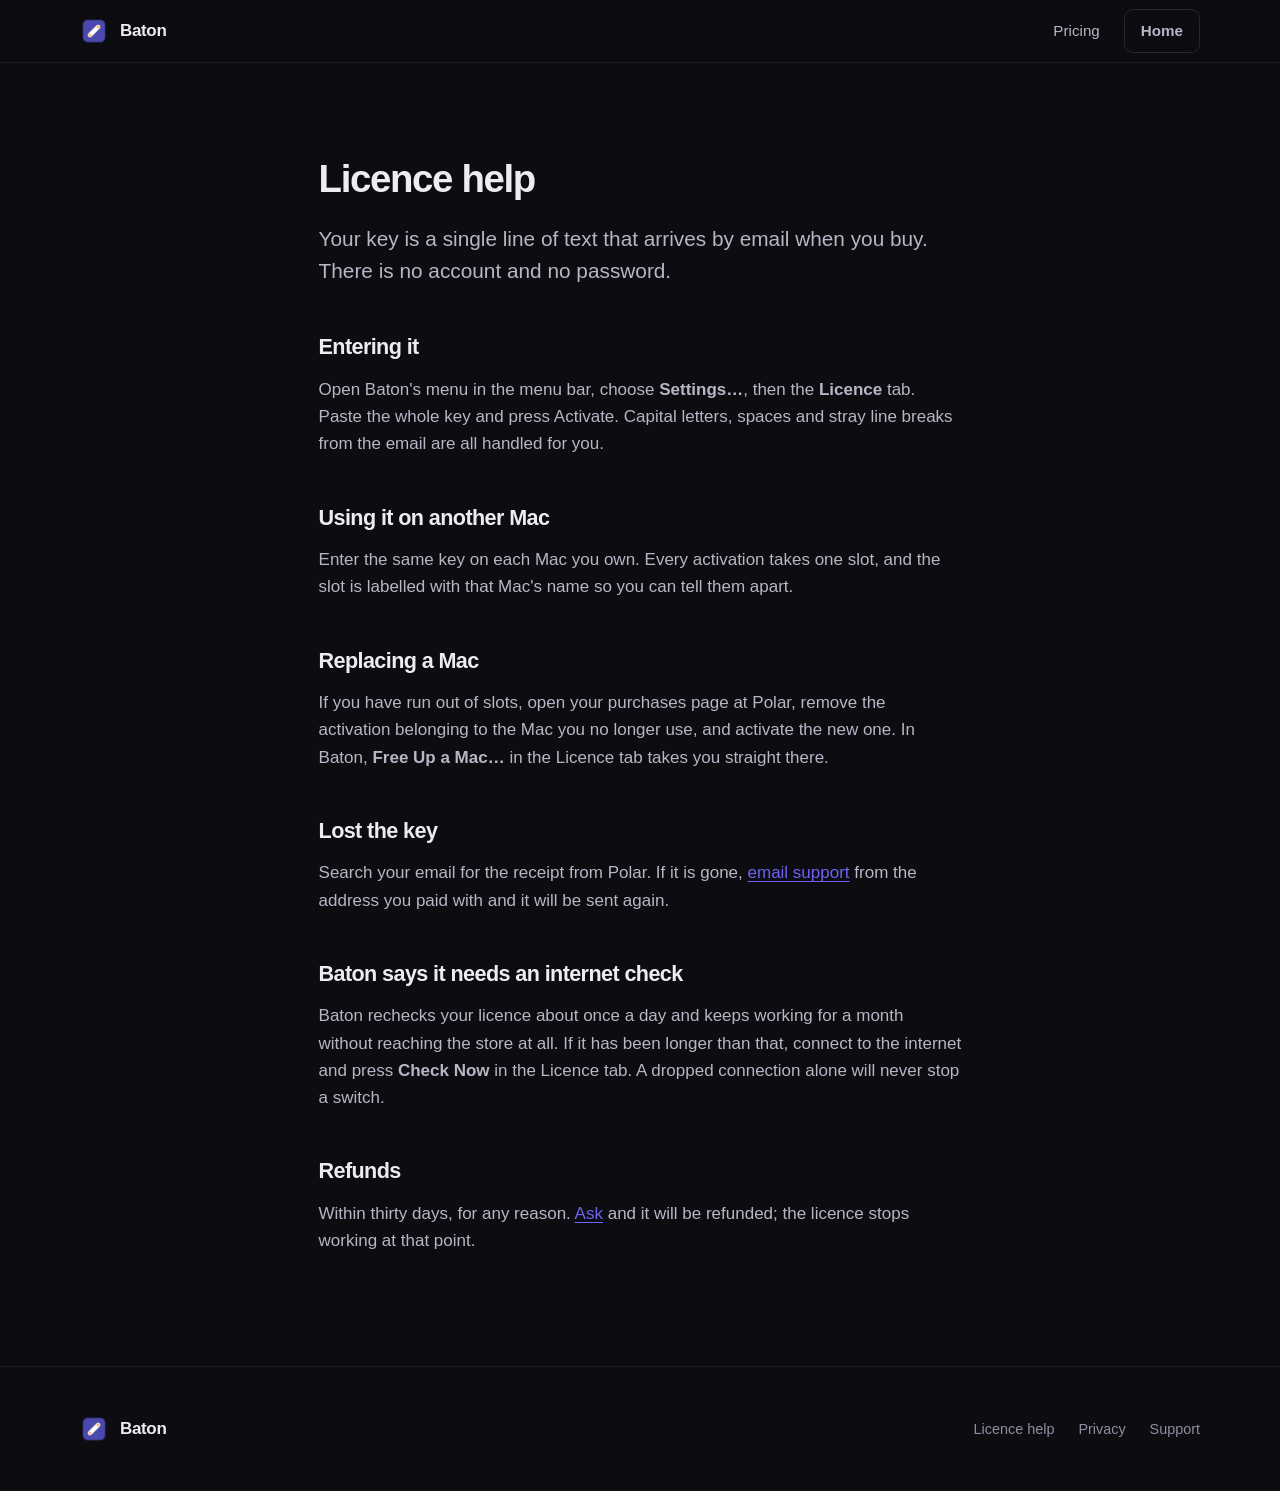
==== license/index.html @ d14b25ec "feat: Baton marketing site Static landing page, privacy, support and licence help. Dark neutral pale" ====
<!doctype html>
<html lang="en">
<head>
<meta charset="utf-8">
<meta name="viewport" content="width=device-width, initial-scale=1">
<title>Licence help — Baton</title>
<meta name="description" content="Finding, moving and recovering your Baton licence key.">
<link rel="icon" href="../assets/icon-256.png" type="image/png">
<link rel="stylesheet" href="../assets/site.css">
<meta name="theme-color" content="#0C0C11">
</head>
<body>
<header class="site-header">
  <div class="wrap">
    <a class="brand" href="../"><img src="../assets/icon-256.png" alt="">Baton</a>
    <nav class="nav"><a href="../#pricing">Pricing</a><a class="btn btn-ghost btn-sm" href="../">Home</a></nav>
  </div>
</header>
<main><section><div class="wrap prose">
<h1 style="font-size:2.4rem">Licence help</h1>
<p class="lede" style="margin-top:var(--s5)">Your key is a single line of text that arrives by email when you buy. There is no account and no password.</p>

<h2>Entering it</h2>
<p>Open Baton's menu in the menu bar, choose <strong>Settings…</strong>, then the <strong>Licence</strong> tab. Paste the whole key and press Activate. Capital letters, spaces and stray line breaks from the email are all handled for you.</p>

<h2>Using it on another Mac</h2>
<p>Enter the same key on each Mac you own. Every activation takes one slot, and the slot is labelled with that Mac's name so you can tell them apart.</p>

<h2>Replacing a Mac</h2>
<p>If you have run out of slots, open your purchases page at Polar, remove the activation belonging to the Mac you no longer use, and activate the new one. In Baton, <strong>Free Up a Mac…</strong> in the Licence tab takes you straight there.</p>

<h2>Lost the key</h2>
<p>Search your email for the receipt from Polar. If it is gone, <a href="../support/">email support</a> from the address you paid with and it will be sent again.</p>

<h2>Baton says it needs an internet check</h2>
<p>Baton rechecks your licence about once a day and keeps working for a month without reaching the store at all. If it has been longer than that, connect to the internet and press <strong>Check Now</strong> in the Licence tab. A dropped connection alone will never stop a switch.</p>

<h2>Refunds</h2>
<p>Within thirty days, for any reason. <a href="../support/">Ask</a> and it will be refunded; the licence stops working at that point.</p>
</div></section></main>
<footer class="site-footer">
  <div class="wrap foot-grid">
    <a class="brand" href="../"><img src="../assets/icon-256.png" alt="">Baton</a>
    <div class="foot-links">
      <a href="../license/">Licence help</a><a href="../privacy/">Privacy</a><a href="../support/">Support</a>
    </div>
  </div>
</footer>
</body>
</html>
---- assets/site.css ----
/* Baton — one stylesheet, one type scale, one spacing scale.
   Neutrals are a single cool-gray ramp; the indigo is the app icon's,
   lifted for contrast on dark. No gradients, no glows. */

:root {
  color-scheme: dark;

  /* Neutral ramp */
  --ink-900: #08080B;
  --ink-850: #0C0C11;
  --ink-800: #121218;
  --ink-750: #17171F;
  --ink-700: #1E1E28;
  --line:    #262633;
  --line-soft: #1C1C25;
  --mute:    #8E8EA3;
  --soft:    #B6B6C6;
  --text:    #ECECF2;

  /* Brand */
  --indigo:  #6E63F5;
  --indigo-press: #5E53E6;
  --amber:   #FF9E33;

  /* Space scale, 4px base */
  --s1: 4px;  --s2: 8px;  --s3: 12px; --s4: 16px; --s5: 24px;
  --s6: 32px; --s7: 48px; --s8: 64px; --s9: 96px; --s10: 140px;

  --radius: 12px;
  --radius-lg: 18px;
  --measure: 68ch;

  --shadow-float: 0 1px 2px rgba(0,0,0,.4), 0 12px 32px -8px rgba(0,0,0,.55);

  --font: ui-sans-serif, -apple-system, BlinkMacSystemFont, "SF Pro Text",
          "Inter", "Helvetica Neue", Arial, sans-serif;
  --mono: ui-monospace, "SF Mono", "JetBrains Mono", Menlo, monospace;
}

* { box-sizing: border-box; }

html { -webkit-text-size-adjust: 100%; scroll-behavior: smooth; }
@media (prefers-reduced-motion: reduce) { html { scroll-behavior: auto; } }

body {
  margin: 0;
  background: var(--ink-850);
  color: var(--text);
  font-family: var(--font);
  font-size: 17px;
  line-height: 1.6;
  -webkit-font-smoothing: antialiased;
}

/* ---------- Type scale: 5 sizes ---------- */
h1, h2, h3 { margin: 0; font-weight: 640; letter-spacing: -0.02em; }
h1 { font-size: clamp(2.6rem, 7vw, 4.6rem); line-height: 1.04; letter-spacing: -0.035em; }
h2 { font-size: clamp(1.7rem, 3.4vw, 2.5rem); line-height: 1.14; letter-spacing: -0.028em; }
h3 { font-size: 1.0625rem; line-height: 1.35; letter-spacing: -0.01em; }
p  { margin: 0; }

a { color: inherit; }

.lede   { font-size: clamp(1.05rem, 1.9vw, 1.3rem); color: var(--soft); max-width: 54ch; line-height: 1.55; }
.body   { color: var(--soft); max-width: var(--measure); }
.small  { font-size: .875rem; color: var(--mute); }
.eyebrow {
  font-size: .78rem; font-weight: 600; letter-spacing: .12em;
  text-transform: uppercase; color: var(--mute);
}

/* ---------- Layout ---------- */
.wrap { width: min(1120px, calc(100% - var(--s6))); margin-inline: auto; }
section { padding-block: var(--s9); }
.rule { border: 0; border-top: 1px solid var(--line-soft); margin: 0; }

/* ---------- Header ---------- */
.site-header {
  position: sticky; top: 0; z-index: 50;
  isolation: isolate;
  background: rgba(12,12,17,.82);
  backdrop-filter: saturate(150%) blur(14px);
  border-bottom: 1px solid var(--line-soft);
}
.site-header .wrap {
  display: flex; align-items: center; gap: var(--s5);
  height: 62px;
}
.brand { display: flex; align-items: center; gap: var(--s3); font-weight: 620; letter-spacing: -.02em; text-decoration: none; }
.brand img { width: 28px; height: 28px; border-radius: 7px; display: block; }
.nav { margin-left: auto; display: flex; align-items: center; gap: var(--s5); }
.nav a { color: var(--soft); text-decoration: none; font-size: .95rem; transition: color 140ms ease; }
.nav a:hover { color: var(--text); }
.nav a:focus-visible, .brand:focus-visible { outline: 2px solid var(--indigo); outline-offset: 4px; border-radius: 4px; }
@media (max-width: 720px) { .nav .hide-sm { display: none; } }

/* ---------- Buttons ---------- */
.btn {
  display: inline-flex; align-items: center; justify-content: center; gap: var(--s2);
  padding: 13px 22px; border-radius: 10px;
  font-size: 1rem; font-weight: 580; text-decoration: none;
  border: 1px solid transparent; cursor: pointer;
  transition: background-color 140ms ease, border-color 140ms ease, transform 140ms ease, color 140ms ease;
}
.btn-primary { background: var(--indigo); color: #fff; }
.btn-primary:hover { background: var(--indigo-press); }
.btn-primary:active { transform: translateY(1px); }
.btn-ghost { background: transparent; color: var(--text); border-color: var(--line); }
.btn-ghost:hover { border-color: #3A3A4A; background: var(--ink-750); }
.btn-ghost:active { transform: translateY(1px); }
.btn:focus-visible { outline: 2px solid var(--indigo); outline-offset: 3px; }
.btn-sm { padding: 9px 16px; font-size: .92rem; border-radius: 9px; }

/* ---------- Hero ---------- */
.hero { padding-block: var(--s9) var(--s8); }
.hero-grid { display: grid; gap: var(--s8); grid-template-columns: 1fr; align-items: center; }
@media (min-width: 940px) { .hero-grid { grid-template-columns: 1.02fr .98fr; gap: var(--s7); } }
.hero h1 { margin-top: var(--s4); }
.hero h1 .accent { color: var(--indigo); }
.hero .lede { margin-top: var(--s5); }
.cta-row { display: flex; flex-wrap: wrap; gap: var(--s3); margin-top: var(--s6); }
.meta-row { margin-top: var(--s4); display: flex; flex-wrap: wrap; gap: var(--s2) var(--s4); }
.meta-row span { font-size: .875rem; color: var(--mute); }

/* ---------- Handoff demo ---------- */
.demo {
  position: relative; isolation: isolate;
  background: var(--ink-800);
  border: 1px solid var(--line);
  border-radius: var(--radius-lg);
  padding: var(--s6) var(--s5) var(--s5);
}
.demo-label { position: absolute; top: var(--s4); left: var(--s5); }
.demo-stage {
  display: grid; grid-template-columns: 1fr 1fr; gap: var(--s5);
  margin-top: var(--s6); position: relative;
}
.mac {
  border: 1px solid var(--line); border-radius: var(--radius);
  background: var(--ink-750); padding: var(--s4);
  display: flex; flex-direction: column; gap: var(--s3);
  min-height: 128px;
  transition: border-color 320ms ease, background-color 320ms ease;
}
.mac.is-active { border-color: var(--indigo); background: var(--ink-700); }
.mac-screen {
  height: 54px; border-radius: 7px; border: 1px solid var(--line);
  background: var(--ink-850);
  display: flex; align-items: center; justify-content: center;
}
.mac-name { font-size: .92rem; font-weight: 560; }
.mac-state { font-size: .8rem; color: var(--mute); transition: color 320ms ease; }
.mac.is-active .mac-state { color: var(--amber); }

.demo-track { position: relative; height: 40px; margin-top: var(--s3); }
.chip {
  position: absolute; top: 0; left: 0;
  width: calc(50% - 12px);
  display: flex; align-items: center; justify-content: center; gap: var(--s2);
  padding: 9px 12px; border-radius: 9px;
  background: var(--ink-900); border: 1px solid var(--indigo);
  font-size: .86rem; font-weight: 560; white-space: nowrap;
  box-shadow: var(--shadow-float);
  z-index: 2;
  transition: transform 620ms cubic-bezier(.32,.72,.28,1);
}
.chip.is-right { transform: translateX(calc(100% + 24px)); }
.chip svg { flex: none; }

.demo-caption {
  margin-top: var(--s5); padding-top: var(--s4);
  border-top: 1px solid var(--line-soft);
  display: flex; align-items: center; justify-content: space-between; gap: var(--s4);
}
.demo-btn {
  background: var(--ink-700); border: 1px solid var(--line); color: var(--text);
  border-radius: 8px; padding: 7px 13px; font: inherit; font-size: .86rem; font-weight: 560;
  cursor: pointer;
  transition: background-color 140ms ease, border-color 140ms ease;
}
.demo-btn:hover { background: var(--ink-750); border-color: #3A3A4A; }
.demo-btn:focus-visible { outline: 2px solid var(--indigo); outline-offset: 3px; }

/* ---------- Menu mock ---------- */
.menu-mock {
  width: 100%; max-width: 320px;
  background: var(--ink-800); border: 1px solid var(--line);
  border-radius: 11px; box-shadow: var(--shadow-float);
  padding: var(--s2); font-size: .875rem;
  isolation: isolate;
}
.menu-mock .row { display: flex; align-items: center; gap: var(--s2); padding: 6px 9px; border-radius: 6px; }
.menu-mock .row.head { color: var(--mute); font-size: .78rem; padding-bottom: var(--s1); }
.menu-mock .row.sel { background: var(--indigo); color: #fff; }
.menu-mock .row .tick { width: 13px; color: var(--amber); }
.menu-mock .row.sel .tick { color: #fff; }
.menu-mock .sep { height: 1px; background: var(--line); margin: var(--s2) 6px; }
.menu-mock .grow { margin-left: auto; color: var(--mute); font-size: .78rem; }
.menu-mock .row.sel .grow { color: rgba(255,255,255,.75); }

/* ---------- Generic grids ---------- */
.grid { display: grid; gap: var(--s5); }
.grid-3 { grid-template-columns: repeat(auto-fit, minmax(258px, 1fr)); }
/* Cap at three so six cards read as two even rows, not four-then-two. */
@media (min-width: 1000px) { .grid-3 { grid-template-columns: repeat(3, 1fr); } }
.grid-2 { grid-template-columns: repeat(auto-fit, minmax(320px, 1fr)); }

.card {
  border: 1px solid var(--line); border-radius: var(--radius);
  background: var(--ink-800); padding: var(--s5);
}
.card h3 { margin-bottom: var(--s2); }
.card p { color: var(--soft); font-size: .95rem; }
.card .ico {
  width: 34px; height: 34px; border-radius: 9px;
  background: var(--ink-700); border: 1px solid var(--line);
  display: grid; place-items: center; margin-bottom: var(--s4);
  color: var(--indigo);
}

/* ---------- Steps ---------- */
.steps { counter-reset: step; display: grid; gap: var(--s5); }
@media (min-width: 860px) { .steps { grid-template-columns: repeat(3, 1fr); gap: var(--s6); } }
.step { padding-top: var(--s4); border-top: 2px solid var(--line); }
.step::before {
  counter-increment: step; content: counter(step);
  display: block; font-size: .8rem; font-weight: 640; color: var(--indigo);
  margin-bottom: var(--s3); font-variant-numeric: tabular-nums;
}
.step h3 { margin-bottom: var(--s2); }
.step p { color: var(--soft); font-size: .95rem; }

/* ---------- Pricing ---------- */
.price-card {
  border: 1px solid var(--line); border-radius: var(--radius-lg);
  background: var(--ink-800); padding: var(--s7);
  max-width: 460px;
}
.price-tag { display: flex; align-items: baseline; gap: var(--s3); margin-block: var(--s4) var(--s2); }
.price-tag .amount { font-size: 3.4rem; font-weight: 660; letter-spacing: -.04em; line-height: 1; }
.price-tag .per { color: var(--mute); font-size: .95rem; }
.ticks { list-style: none; margin: var(--s5) 0 var(--s6); padding: 0; display: grid; gap: var(--s3); }
.ticks li { display: flex; gap: var(--s3); align-items: flex-start; color: var(--soft); font-size: .95rem; }
.ticks svg { flex: none; margin-top: 4px; color: var(--indigo); }

/* ---------- FAQ ---------- */
.faq { display: grid; gap: 0; max-width: 820px; }
.faq details { border-bottom: 1px solid var(--line-soft); }
.faq summary {
  cursor: pointer; list-style: none; padding: var(--s5) 0;
  font-weight: 580; display: flex; align-items: center; gap: var(--s4);
  transition: color 140ms ease;
}
.faq summary::-webkit-details-marker { display: none; }
.faq summary:hover { color: #fff; }
.faq summary:focus-visible { outline: 2px solid var(--indigo); outline-offset: 3px; border-radius: 6px; }
.faq summary .plus { margin-left: auto; color: var(--mute); flex: none; transition: transform 180ms ease; }
.faq details[open] summary .plus { transform: rotate(45deg); }
.faq .answer { color: var(--soft); padding-bottom: var(--s5); max-width: var(--measure); font-size: .96rem; }

/* ---------- Closing band ---------- */
.closer {
  border: 1px solid var(--line); border-radius: var(--radius-lg);
  background: var(--ink-800); padding: var(--s7);
  display: flex; flex-wrap: wrap; align-items: center; gap: var(--s5);
}
.closer h2 { font-size: clamp(1.5rem, 2.6vw, 2rem); }
.closer .closer-cta { margin-left: auto; display: flex; flex-wrap: wrap; gap: var(--s3); }
@media (max-width: 720px) { .closer .closer-cta { margin-left: 0; width: 100%; } }

/* ---------- Footer ---------- */
.site-footer { border-top: 1px solid var(--line-soft); padding-block: var(--s7); }
.foot-grid { display: flex; flex-wrap: wrap; gap: var(--s5); align-items: center; }
.foot-links { margin-left: auto; display: flex; flex-wrap: wrap; gap: var(--s5); }
.foot-links a { color: var(--mute); text-decoration: none; font-size: .9rem; transition: color 140ms ease; }
.foot-links a:hover { color: var(--text); }
.foot-links a:focus-visible { outline: 2px solid var(--indigo); outline-offset: 3px; border-radius: 4px; }

/* ---------- Sub pages ---------- */
.prose { max-width: var(--measure); }
.prose h2 { margin-top: var(--s7); margin-bottom: var(--s4); font-size: 1.35rem; }
.prose p, .prose li { color: var(--soft); }
.prose p { margin-bottom: var(--s4); }
.prose ul { padding-left: var(--s5); margin-bottom: var(--s4); display: grid; gap: var(--s2); }
.prose code { font-family: var(--mono); font-size: .9em; background: var(--ink-700); padding: 2px 6px; border-radius: 5px; }
.prose a { color: var(--indigo); text-underline-offset: 3px; }

@media (prefers-reduced-motion: reduce) {
  * { animation-duration: .001ms !important; animation-iteration-count: 1 !important; transition-duration: .001ms !important; }
}
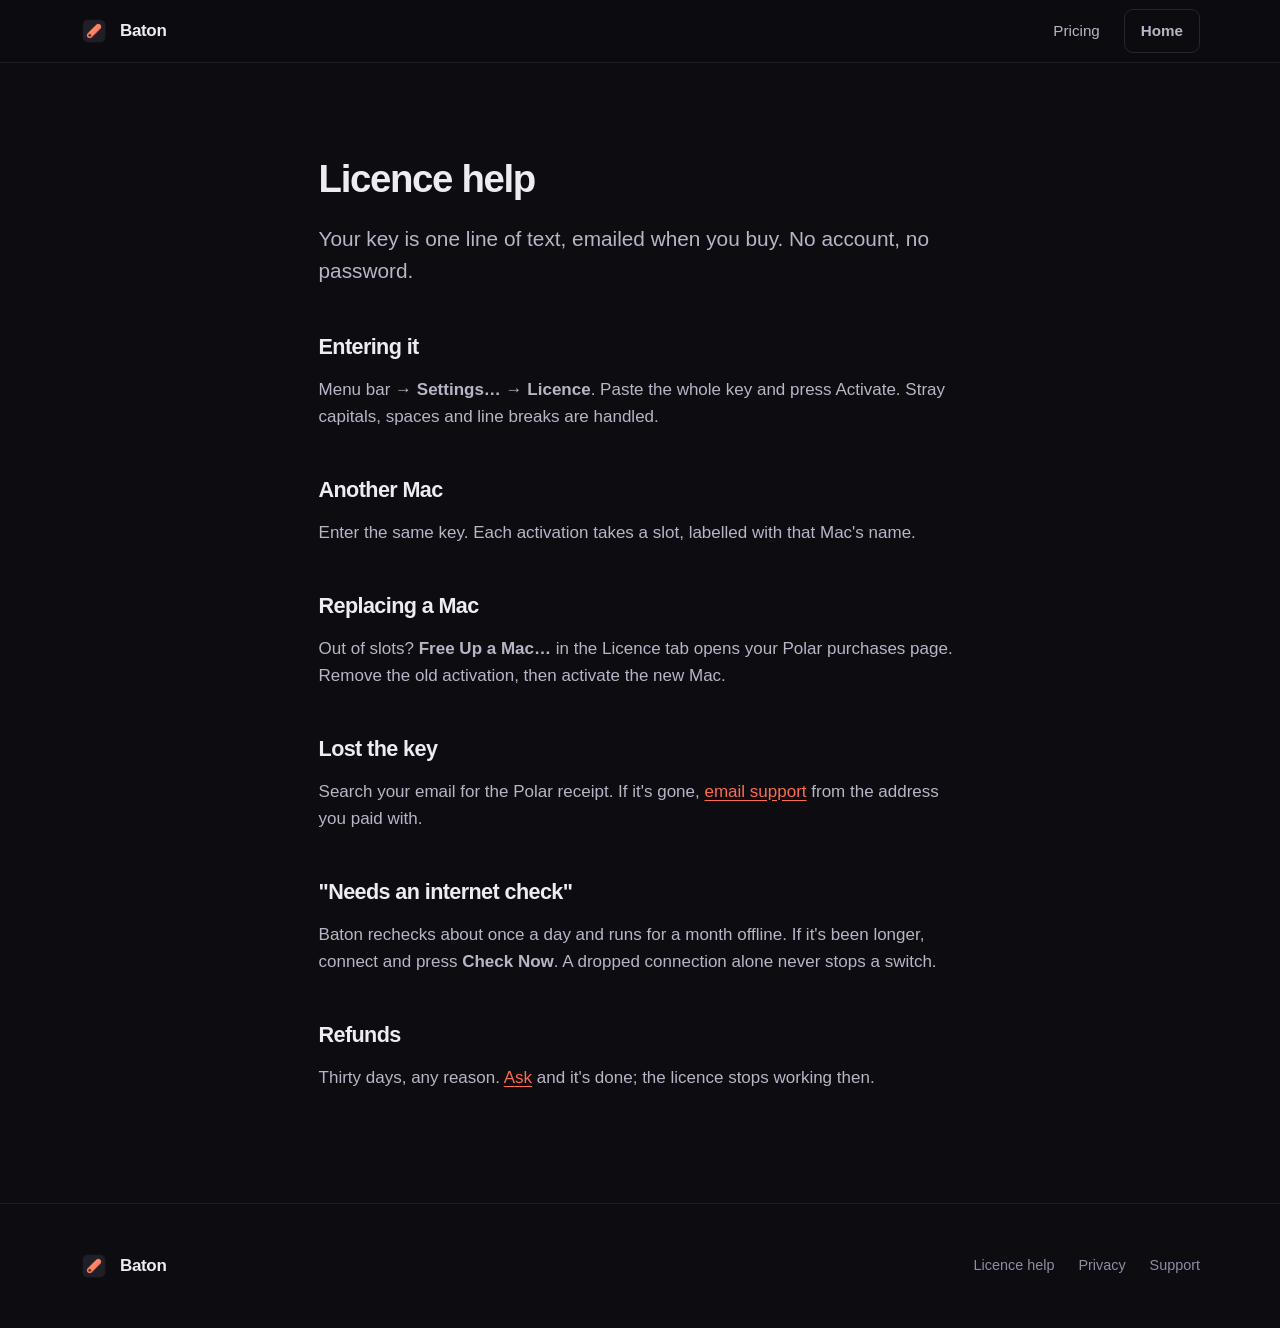
==== commit 6898b0b2: "design: coral palette, new icon, and much tighter copy Page word count down about a third. Sub-pages" ====
--- a/license/index.html
+++ b/license/index.html
@@ -18,25 +18,25 @@
 </header>
 <main><section><div class="wrap prose">
 <h1 style="font-size:2.4rem">Licence help</h1>
-<p class="lede" style="margin-top:var(--s5)">Your key is a single line of text that arrives by email when you buy. There is no account and no password.</p>
+<p class="lede" style="margin-top:var(--s5)">Your key is one line of text, emailed when you buy. No account, no password.</p>
 
 <h2>Entering it</h2>
-<p>Open Baton's menu in the menu bar, choose <strong>Settings…</strong>, then the <strong>Licence</strong> tab. Paste the whole key and press Activate. Capital letters, spaces and stray line breaks from the email are all handled for you.</p>
+<p>Menu bar → <strong>Settings…</strong> → <strong>Licence</strong>. Paste the whole key and press Activate. Stray capitals, spaces and line breaks are handled.</p>
 
-<h2>Using it on another Mac</h2>
-<p>Enter the same key on each Mac you own. Every activation takes one slot, and the slot is labelled with that Mac's name so you can tell them apart.</p>
+<h2>Another Mac</h2>
+<p>Enter the same key. Each activation takes a slot, labelled with that Mac's name.</p>
 
 <h2>Replacing a Mac</h2>
-<p>If you have run out of slots, open your purchases page at Polar, remove the activation belonging to the Mac you no longer use, and activate the new one. In Baton, <strong>Free Up a Mac…</strong> in the Licence tab takes you straight there.</p>
+<p>Out of slots? <strong>Free Up a Mac…</strong> in the Licence tab opens your Polar purchases page. Remove the old activation, then activate the new Mac.</p>
 
 <h2>Lost the key</h2>
-<p>Search your email for the receipt from Polar. If it is gone, <a href="../support/">email support</a> from the address you paid with and it will be sent again.</p>
+<p>Search your email for the Polar receipt. If it's gone, <a href="../support/">email support</a> from the address you paid with.</p>
 
-<h2>Baton says it needs an internet check</h2>
-<p>Baton rechecks your licence about once a day and keeps working for a month without reaching the store at all. If it has been longer than that, connect to the internet and press <strong>Check Now</strong> in the Licence tab. A dropped connection alone will never stop a switch.</p>
+<h2>"Needs an internet check"</h2>
+<p>Baton rechecks about once a day and runs for a month offline. If it's been longer, connect and press <strong>Check Now</strong>. A dropped connection alone never stops a switch.</p>
 
 <h2>Refunds</h2>
-<p>Within thirty days, for any reason. <a href="../support/">Ask</a> and it will be refunded; the licence stops working at that point.</p>
+<p>Thirty days, any reason. <a href="../support/">Ask</a> and it's done; the licence stops working then.</p>
 </div></section></main>
 <footer class="site-footer">
   <div class="wrap foot-grid">
--- a/assets/site.css
+++ b/assets/site.css
@@ -1,5 +1,5 @@
 /* Baton — one stylesheet, one type scale, one spacing scale.
-   Neutrals are a single cool-gray ramp; the indigo is the app icon's,
+   Neutrals are a single cool-gray ramp; the coral is the app icon's,
    lifted for contrast on dark. No gradients, no glows. */
 
 :root {
@@ -17,10 +17,11 @@
   --soft:    #B6B6C6;
   --text:    #ECECF2;
 
-  /* Brand */
-  --indigo:  #6E63F5;
-  --indigo-press: #5E53E6;
-  --amber:   #FF9E33;
+  /* Brand — the coral of the app icon */
+  --coral:      #FF6A51;
+  --coral-hi:   #FF8A75;
+  --coral-press:#F0553B;
+  --coral-ink:  #22100C;
 
   /* Space scale, 4px base */
   --s1: 4px;  --s2: 8px;  --s3: 12px; --s4: 16px; --s5: 24px;
@@ -91,7 +92,7 @@
 .nav { margin-left: auto; display: flex; align-items: center; gap: var(--s5); }
 .nav a { color: var(--soft); text-decoration: none; font-size: .95rem; transition: color 140ms ease; }
 .nav a:hover { color: var(--text); }
-.nav a:focus-visible, .brand:focus-visible { outline: 2px solid var(--indigo); outline-offset: 4px; border-radius: 4px; }
+.nav a:focus-visible, .brand:focus-visible { outline: 2px solid var(--coral); outline-offset: 4px; border-radius: 4px; }
 @media (max-width: 720px) { .nav .hide-sm { display: none; } }
 
 /* ---------- Buttons ---------- */
@@ -102,13 +103,13 @@
   border: 1px solid transparent; cursor: pointer;
   transition: background-color 140ms ease, border-color 140ms ease, transform 140ms ease, color 140ms ease;
 }
-.btn-primary { background: var(--indigo); color: #fff; }
-.btn-primary:hover { background: var(--indigo-press); }
+.btn-primary { background: var(--coral); color: var(--coral-ink); }
+.btn-primary:hover { background: var(--coral-hi); }
 .btn-primary:active { transform: translateY(1px); }
 .btn-ghost { background: transparent; color: var(--text); border-color: var(--line); }
 .btn-ghost:hover { border-color: #3A3A4A; background: var(--ink-750); }
 .btn-ghost:active { transform: translateY(1px); }
-.btn:focus-visible { outline: 2px solid var(--indigo); outline-offset: 3px; }
+.btn:focus-visible { outline: 2px solid var(--coral); outline-offset: 3px; }
 .btn-sm { padding: 9px 16px; font-size: .92rem; border-radius: 9px; }
 
 /* ---------- Hero ---------- */
@@ -116,7 +117,7 @@
 .hero-grid { display: grid; gap: var(--s8); grid-template-columns: 1fr; align-items: center; }
 @media (min-width: 940px) { .hero-grid { grid-template-columns: 1.02fr .98fr; gap: var(--s7); } }
 .hero h1 { margin-top: var(--s4); }
-.hero h1 .accent { color: var(--indigo); }
+.hero h1 .accent { color: var(--coral); }
 .hero .lede { margin-top: var(--s5); }
 .cta-row { display: flex; flex-wrap: wrap; gap: var(--s3); margin-top: var(--s6); }
 .meta-row { margin-top: var(--s4); display: flex; flex-wrap: wrap; gap: var(--s2) var(--s4); }
@@ -142,7 +143,7 @@
   min-height: 128px;
   transition: border-color 320ms ease, background-color 320ms ease;
 }
-.mac.is-active { border-color: var(--indigo); background: var(--ink-700); }
+.mac.is-active { border-color: var(--coral); background: var(--ink-700); }
 .mac-screen {
   height: 54px; border-radius: 7px; border: 1px solid var(--line);
   background: var(--ink-850);
@@ -150,7 +151,7 @@
 }
 .mac-name { font-size: .92rem; font-weight: 560; }
 .mac-state { font-size: .8rem; color: var(--mute); transition: color 320ms ease; }
-.mac.is-active .mac-state { color: var(--amber); }
+.mac.is-active .mac-state { color: var(--coral-hi); }
 
 .demo-track { position: relative; height: 40px; margin-top: var(--s3); }
 .chip {
@@ -158,7 +159,7 @@
   width: calc(50% - 12px);
   display: flex; align-items: center; justify-content: center; gap: var(--s2);
   padding: 9px 12px; border-radius: 9px;
-  background: var(--ink-900); border: 1px solid var(--indigo);
+  background: var(--ink-900); border: 1px solid var(--coral);
   font-size: .86rem; font-weight: 560; white-space: nowrap;
   box-shadow: var(--shadow-float);
   z-index: 2;
@@ -179,7 +180,7 @@
   transition: background-color 140ms ease, border-color 140ms ease;
 }
 .demo-btn:hover { background: var(--ink-750); border-color: #3A3A4A; }
-.demo-btn:focus-visible { outline: 2px solid var(--indigo); outline-offset: 3px; }
+.demo-btn:focus-visible { outline: 2px solid var(--coral); outline-offset: 3px; }
 
 /* ---------- Menu mock ---------- */
 .menu-mock {
@@ -191,12 +192,12 @@
 }
 .menu-mock .row { display: flex; align-items: center; gap: var(--s2); padding: 6px 9px; border-radius: 6px; }
 .menu-mock .row.head { color: var(--mute); font-size: .78rem; padding-bottom: var(--s1); }
-.menu-mock .row.sel { background: var(--indigo); color: #fff; }
-.menu-mock .row .tick { width: 13px; color: var(--amber); }
-.menu-mock .row.sel .tick { color: #fff; }
+.menu-mock .row.sel { background: var(--coral); color: var(--coral-ink); }
+.menu-mock .row .tick { width: 13px; color: var(--coral-hi); }
+.menu-mock .row.sel .tick { color: var(--coral-ink); }
 .menu-mock .sep { height: 1px; background: var(--line); margin: var(--s2) 6px; }
 .menu-mock .grow { margin-left: auto; color: var(--mute); font-size: .78rem; }
-.menu-mock .row.sel .grow { color: rgba(255,255,255,.75); }
+.menu-mock .row.sel .grow { color: rgba(34,16,12,.7); }
 
 /* ---------- Generic grids ---------- */
 .grid { display: grid; gap: var(--s5); }
@@ -215,7 +216,7 @@
   width: 34px; height: 34px; border-radius: 9px;
   background: var(--ink-700); border: 1px solid var(--line);
   display: grid; place-items: center; margin-bottom: var(--s4);
-  color: var(--indigo);
+  color: var(--coral);
 }
 
 /* ---------- Steps ---------- */
@@ -224,7 +225,7 @@
 .step { padding-top: var(--s4); border-top: 2px solid var(--line); }
 .step::before {
   counter-increment: step; content: counter(step);
-  display: block; font-size: .8rem; font-weight: 640; color: var(--indigo);
+  display: block; font-size: .8rem; font-weight: 640; color: var(--coral);
   margin-bottom: var(--s3); font-variant-numeric: tabular-nums;
 }
 .step h3 { margin-bottom: var(--s2); }
@@ -241,7 +242,7 @@
 .price-tag .per { color: var(--mute); font-size: .95rem; }
 .ticks { list-style: none; margin: var(--s5) 0 var(--s6); padding: 0; display: grid; gap: var(--s3); }
 .ticks li { display: flex; gap: var(--s3); align-items: flex-start; color: var(--soft); font-size: .95rem; }
-.ticks svg { flex: none; margin-top: 4px; color: var(--indigo); }
+.ticks svg { flex: none; margin-top: 4px; color: var(--coral); }
 
 /* ---------- FAQ ---------- */
 .faq { display: grid; gap: 0; max-width: 820px; }
@@ -253,7 +254,7 @@
 }
 .faq summary::-webkit-details-marker { display: none; }
 .faq summary:hover { color: #fff; }
-.faq summary:focus-visible { outline: 2px solid var(--indigo); outline-offset: 3px; border-radius: 6px; }
+.faq summary:focus-visible { outline: 2px solid var(--coral); outline-offset: 3px; border-radius: 6px; }
 .faq summary .plus { margin-left: auto; color: var(--mute); flex: none; transition: transform 180ms ease; }
 .faq details[open] summary .plus { transform: rotate(45deg); }
 .faq .answer { color: var(--soft); padding-bottom: var(--s5); max-width: var(--measure); font-size: .96rem; }
@@ -274,7 +275,7 @@
 .foot-links { margin-left: auto; display: flex; flex-wrap: wrap; gap: var(--s5); }
 .foot-links a { color: var(--mute); text-decoration: none; font-size: .9rem; transition: color 140ms ease; }
 .foot-links a:hover { color: var(--text); }
-.foot-links a:focus-visible { outline: 2px solid var(--indigo); outline-offset: 3px; border-radius: 4px; }
+.foot-links a:focus-visible { outline: 2px solid var(--coral); outline-offset: 3px; border-radius: 4px; }
 
 /* ---------- Sub pages ---------- */
 .prose { max-width: var(--measure); }
@@ -283,7 +284,7 @@
 .prose p { margin-bottom: var(--s4); }
 .prose ul { padding-left: var(--s5); margin-bottom: var(--s4); display: grid; gap: var(--s2); }
 .prose code { font-family: var(--mono); font-size: .9em; background: var(--ink-700); padding: 2px 6px; border-radius: 5px; }
-.prose a { color: var(--indigo); text-underline-offset: 3px; }
+.prose a { color: var(--coral); text-underline-offset: 3px; }
 
 @media (prefers-reduced-motion: reduce) {
   * { animation-duration: .001ms !important; animation-iteration-count: 1 !important; transition-duration: .001ms !important; }
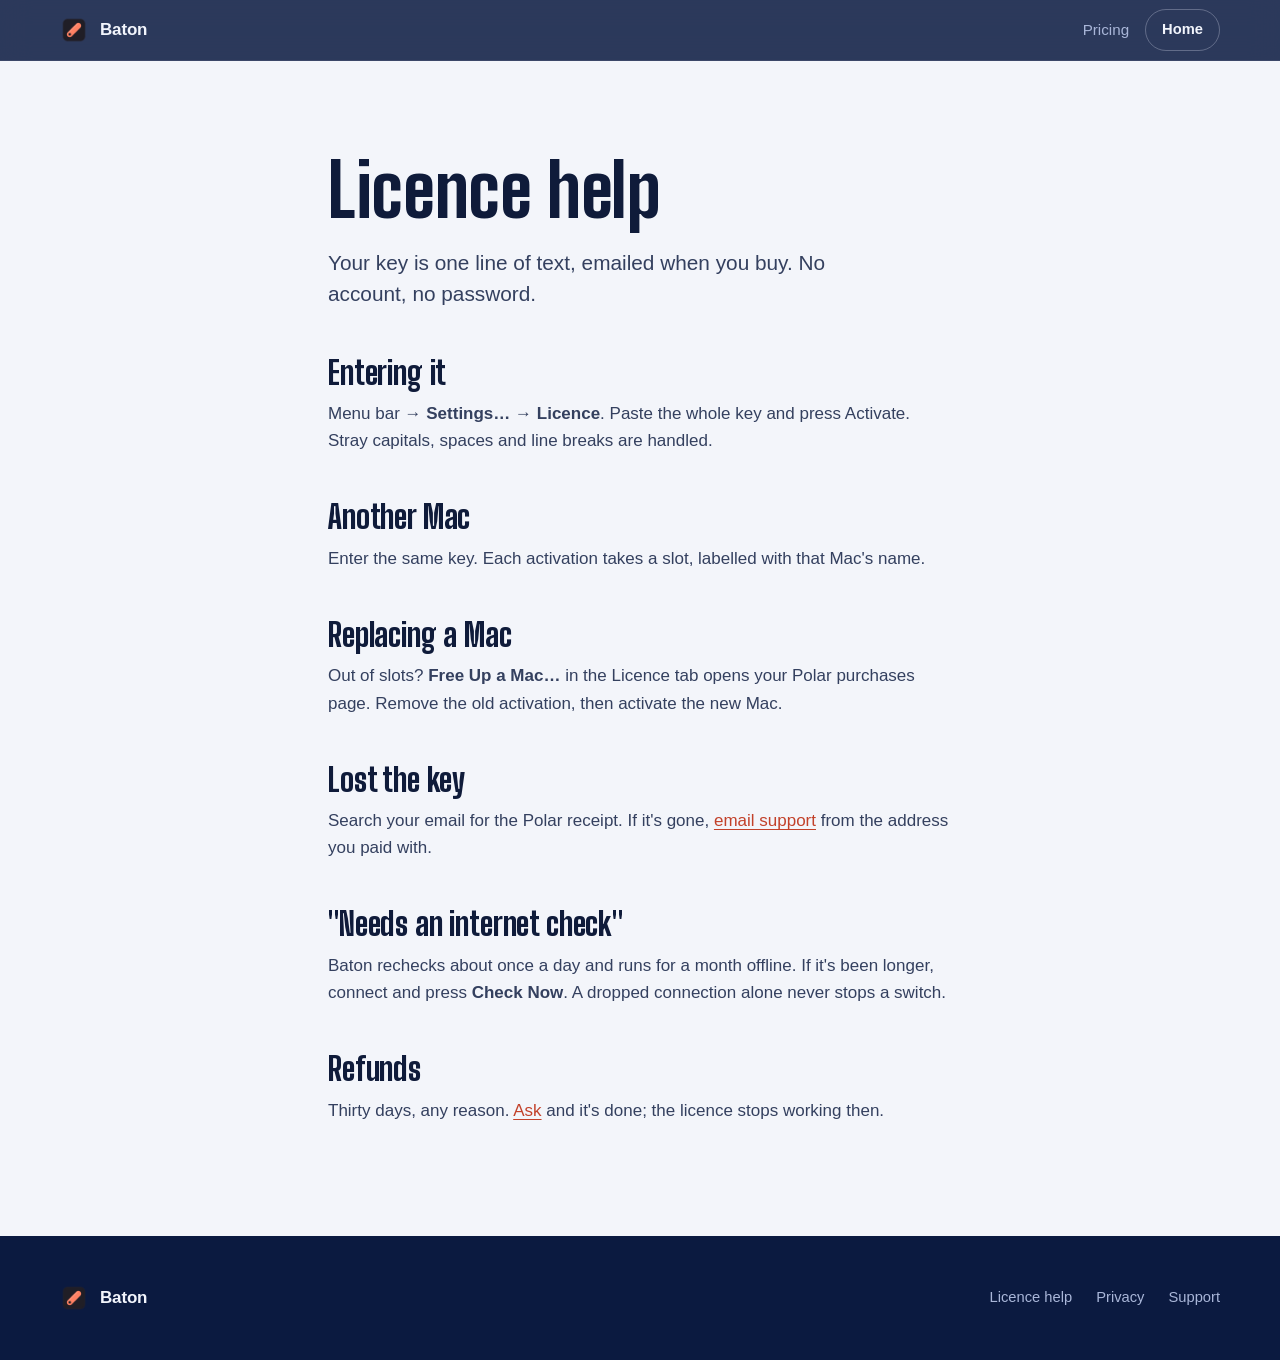
==== commit db203489: "design: the relay track — demo in the hero, stadium type, coral for the baton Baton is named after a" ====
--- a/license/index.html
+++ b/license/index.html
@@ -6,8 +6,8 @@
 <title>Licence help — Baton</title>
 <meta name="description" content="Finding, moving and recovering your Baton licence key.">
 <link rel="icon" href="../assets/icon-256.png" type="image/png">
-<link rel="stylesheet" href="../assets/site.css">
-<meta name="theme-color" content="#0C0C11">
+<link rel="stylesheet" href="../assets/site.css?v=3">
+<meta name="theme-color" content="#11275A">
 </head>
 <body>
 <header class="site-header">
--- a/assets/site.css
+++ b/assets/site.css
@@ -1,291 +1,363 @@
-/* Baton — one stylesheet, one type scale, one spacing scale.
-   Neutrals are a single cool-gray ramp; the coral is the app icon's,
-   lifted for contrast on dark. No gradients, no glows. */
+/* Baton — the relay track.
+   The app is named after a relay baton, so the page is a running track:
+   deep track blue with painted lane lines where the handover happens, and
+   the coral of the app icon reserved for the baton itself (the keyboard on
+   its way, the button that starts it). Everything between the two track
+   bands is quiet chalk-white (or deep night blue in dark mode).
+   One display face (Big Shoulders, stadium signage), the Mac's own system
+   face for reading. One 4px spacing scale. */
+
+@font-face {
+  font-family: "Big Shoulders Display";
+  src: url("fonts/big-shoulders-display.woff2") format("woff2");
+  font-weight: 500 900;
+  font-display: swap;
+}
 
 :root {
-  color-scheme: dark;
-
-  /* Neutral ramp */
-  --ink-900: #08080B;
-  --ink-850: #0C0C11;
-  --ink-800: #121218;
-  --ink-750: #17171F;
-  --ink-700: #1E1E28;
-  --line:    #262633;
-  --line-soft: #1C1C25;
-  --mute:    #8E8EA3;
-  --soft:    #B6B6C6;
-  --text:    #ECECF2;
-
-  /* Brand — the coral of the app icon */
-  --coral:      #FF6A51;
-  --coral-hi:   #FF8A75;
-  --coral-press:#F0553B;
-  --coral-ink:  #22100C;
-
-  /* Space scale, 4px base */
+  /* Track: always dark, whatever the reader's appearance. */
+  --track:      #11275A;
+  --track-deep: #0B1A40;
+  --track-up:   #1A3573;
+  --lane:       rgba(236, 241, 255, .16);
+  --lane-hi:    rgba(236, 241, 255, .55);
+  --on-track:   #F2F5FC;
+  --on-track-mute: #A9B6D8;
+
+  /* The baton */
+  --coral:      #FF7A5C;
+  --coral-hi:   #FF967D;
+  --coral-press:#F0603F;
+  --coral-ink:  #2A0F08;
+
+  /* Between the bands (light appearance) */
+  --bg:      #F3F5FA;
+  --surface: #FFFFFF;
+  --fg:      #0F1B3A;
+  --fg-soft: #34405F;
+  --fg-mute: #5F6A86;
+  --border:  #DCE1EC;
+  --link:    #C2412A;
+
   --s1: 4px;  --s2: 8px;  --s3: 12px; --s4: 16px; --s5: 24px;
-  --s6: 32px; --s7: 48px; --s8: 64px; --s9: 96px; --s10: 140px;
-
-  --radius: 12px;
-  --radius-lg: 18px;
-  --measure: 68ch;
-
-  --shadow-float: 0 1px 2px rgba(0,0,0,.4), 0 12px 32px -8px rgba(0,0,0,.55);
-
-  --font: ui-sans-serif, -apple-system, BlinkMacSystemFont, "SF Pro Text",
-          "Inter", "Helvetica Neue", Arial, sans-serif;
-  --mono: ui-monospace, "SF Mono", "JetBrains Mono", Menlo, monospace;
+  --s6: 32px; --s7: 48px; --s8: 64px; --s9: 96px; --s10: 136px;
+
+  --measure: 66ch;
+  --display: "Big Shoulders Display", "Arial Narrow", sans-serif;
+  --font: -apple-system, BlinkMacSystemFont, "SF Pro Text", "Helvetica Neue", Arial, sans-serif;
+  --mono: ui-monospace, "SF Mono", Menlo, monospace;
+}
+
+@media (prefers-color-scheme: dark) {
+  :root {
+    --bg:      #08112A;
+    --surface: #0F1C3E;
+    --fg:      #EEF2FB;
+    --fg-soft: #C3CCE2;
+    --fg-mute: #8E9BBD;
+    --border:  #1F2E55;
+    --link:    #FF967D;
+  }
 }
 
 * { box-sizing: border-box; }
-
 html { -webkit-text-size-adjust: 100%; scroll-behavior: smooth; }
 @media (prefers-reduced-motion: reduce) { html { scroll-behavior: auto; } }
 
 body {
   margin: 0;
-  background: var(--ink-850);
-  color: var(--text);
+  background: var(--bg);
+  color: var(--fg);
   font-family: var(--font);
   font-size: 17px;
   line-height: 1.6;
   -webkit-font-smoothing: antialiased;
 }
 
-/* ---------- Type scale: 5 sizes ---------- */
-h1, h2, h3 { margin: 0; font-weight: 640; letter-spacing: -0.02em; }
-h1 { font-size: clamp(2.6rem, 7vw, 4.6rem); line-height: 1.04; letter-spacing: -0.035em; }
-h2 { font-size: clamp(1.7rem, 3.4vw, 2.5rem); line-height: 1.14; letter-spacing: -0.028em; }
-h3 { font-size: 1.0625rem; line-height: 1.35; letter-spacing: -0.01em; }
+/* ---------- Type ---------- */
+h1, h2 { margin: 0; font-family: var(--display); font-weight: 800; letter-spacing: -0.005em; text-wrap: balance; }
+h1 { font-size: clamp(4rem, 12vw, 9.5rem); line-height: .86; }
+h2 { font-size: clamp(2.4rem, 5.4vw, 3.9rem); line-height: .95; }
+h3 { margin: 0; font-size: 1.0625rem; line-height: 1.35; font-weight: 640; letter-spacing: -0.01em; }
 p  { margin: 0; }
-
-a { color: inherit; }
-
-.lede   { font-size: clamp(1.05rem, 1.9vw, 1.3rem); color: var(--soft); max-width: 54ch; line-height: 1.55; }
-.body   { color: var(--soft); max-width: var(--measure); }
-.small  { font-size: .875rem; color: var(--mute); }
-.eyebrow {
-  font-size: .78rem; font-weight: 600; letter-spacing: .12em;
-  text-transform: uppercase; color: var(--mute);
-}
+a  { color: inherit; }
+
+.lede  { font-size: clamp(1.08rem, 1.8vw, 1.3rem); line-height: 1.5; color: var(--fg-soft); max-width: 46ch; }
+.body  { color: var(--fg-soft); max-width: var(--measure); }
+.small { font-size: .875rem; color: var(--fg-mute); }
+.prose a, .body a, .answer a, .small a { color: var(--link); text-underline-offset: 3px; }
 
 /* ---------- Layout ---------- */
-.wrap { width: min(1120px, calc(100% - var(--s6))); margin-inline: auto; }
+.wrap { width: min(1160px, calc(100% - 32px)); margin-inline: auto; }
 section { padding-block: var(--s9); }
-.rule { border: 0; border-top: 1px solid var(--line-soft); margin: 0; }
-
-/* ---------- Header ---------- */
+.section-head { display: grid; gap: var(--s4); margin-bottom: var(--s7); }
+
+/* ---------- Header: a slim menu bar over the track ---------- */
 .site-header {
   position: sticky; top: 0; z-index: 50;
   isolation: isolate;
-  background: rgba(12,12,17,.82);
-  backdrop-filter: saturate(150%) blur(14px);
-  border-bottom: 1px solid var(--line-soft);
-}
-.site-header .wrap {
-  display: flex; align-items: center; gap: var(--s5);
-  height: 62px;
-}
-.brand { display: flex; align-items: center; gap: var(--s3); font-weight: 620; letter-spacing: -.02em; text-decoration: none; }
+  background: rgba(11, 26, 64, .86);
+  backdrop-filter: saturate(160%) blur(14px);
+  -webkit-backdrop-filter: saturate(160%) blur(14px);
+  color: var(--on-track);
+  border-bottom: 1px solid rgba(236, 241, 255, .08);
+}
+.site-header .wrap { display: flex; align-items: center; gap: var(--s5); height: 60px; }
+.brand { display: flex; align-items: center; gap: var(--s3); font-weight: 650; letter-spacing: -.01em; text-decoration: none; }
 .brand img { width: 28px; height: 28px; border-radius: 7px; display: block; }
-.nav { margin-left: auto; display: flex; align-items: center; gap: var(--s5); }
-.nav a { color: var(--soft); text-decoration: none; font-size: .95rem; transition: color 140ms ease; }
-.nav a:hover { color: var(--text); }
+.nav { margin-left: auto; display: flex; align-items: center; gap: var(--s4); }
+.nav > a:not(.btn) { color: var(--on-track-mute); text-decoration: none; font-size: .95rem; transition: color 140ms ease; }
+.nav > a:not(.btn):hover { color: var(--on-track); }
 .nav a:focus-visible, .brand:focus-visible { outline: 2px solid var(--coral); outline-offset: 4px; border-radius: 4px; }
-@media (max-width: 720px) { .nav .hide-sm { display: none; } }
+@media (max-width: 560px) { .nav .hide-sm { display: none; } }
 
 /* ---------- Buttons ---------- */
 .btn {
   display: inline-flex; align-items: center; justify-content: center; gap: var(--s2);
-  padding: 13px 22px; border-radius: 10px;
-  font-size: 1rem; font-weight: 580; text-decoration: none;
+  padding: 14px 24px; border-radius: 999px;
+  font: inherit; font-size: 1rem; font-weight: 620; text-decoration: none;
   border: 1px solid transparent; cursor: pointer;
-  transition: background-color 140ms ease, border-color 140ms ease, transform 140ms ease, color 140ms ease;
-}
+  transition: background-color 140ms ease, border-color 140ms ease, color 140ms ease, transform 140ms ease;
+}
+.btn:active { transform: translateY(1px); }
+.btn:focus-visible { outline: 2px solid var(--coral); outline-offset: 3px; }
 .btn-primary { background: var(--coral); color: var(--coral-ink); }
 .btn-primary:hover { background: var(--coral-hi); }
-.btn-primary:active { transform: translateY(1px); }
-.btn-ghost { background: transparent; color: var(--text); border-color: var(--line); }
-.btn-ghost:hover { border-color: #3A3A4A; background: var(--ink-750); }
-.btn-ghost:active { transform: translateY(1px); }
-.btn:focus-visible { outline: 2px solid var(--coral); outline-offset: 3px; }
-.btn-sm { padding: 9px 16px; font-size: .92rem; border-radius: 9px; }
+.btn-ghost { background: transparent; color: currentColor; border-color: var(--border); }
+.btn-ghost:hover { border-color: var(--fg-mute); }
+.btn-sm { padding: 8px 16px; font-size: .92rem; }
+/* On the track, outlines are lane-white. */
+.site-header .btn-ghost, .on-track .btn-ghost { color: var(--on-track); border-color: rgba(236, 241, 255, .28); }
+.site-header .btn-ghost:hover, .on-track .btn-ghost:hover { border-color: var(--lane-hi); background: rgba(236, 241, 255, .06); }
+
+/* ---------- The track bands (hero and closer) ---------- */
+.on-track {
+  position: relative; isolation: isolate; overflow: hidden;
+  background: var(--track);
+  color: var(--on-track);
+}
+.on-track .lede, .on-track .small { color: var(--on-track-mute); }
+/* The bend of a track: concentric lane lines in the corner. */
+.lanes {
+  position: absolute; z-index: -1; pointer-events: none;
+  right: -12%; bottom: -38%;
+  width: min(1100px, 120vw); height: auto;
+  color: var(--lane);
+}
 
 /* ---------- Hero ---------- */
 .hero { padding-block: var(--s9) var(--s8); }
-.hero-grid { display: grid; gap: var(--s8); grid-template-columns: 1fr; align-items: center; }
-@media (min-width: 940px) { .hero-grid { grid-template-columns: 1.02fr .98fr; gap: var(--s7); } }
-.hero h1 { margin-top: var(--s4); }
-.hero h1 .accent { color: var(--coral); }
-.hero .lede { margin-top: var(--s5); }
-.cta-row { display: flex; flex-wrap: wrap; gap: var(--s3); margin-top: var(--s6); }
-.meta-row { margin-top: var(--s4); display: flex; flex-wrap: wrap; gap: var(--s2) var(--s4); }
-.meta-row span { font-size: .875rem; color: var(--mute); }
-
-/* ---------- Handoff demo ---------- */
-.demo {
+.hero-top { display: grid; gap: var(--s6); align-items: end; }
+@media (min-width: 900px) { .hero-top { grid-template-columns: 1.25fr 1fr; gap: var(--s8); } }
+.hero h1 { text-transform: none; }
+.hero .lede { margin-bottom: var(--s5); }
+.cta-row { display: flex; flex-wrap: wrap; gap: var(--s3); }
+.hero-note { margin-top: var(--s4); }
+
+/* The stage: a desk on the track, and Baton's panel driving it. */
+.stage {
+  margin-top: var(--s8);
+  display: grid; gap: var(--s5); align-items: stretch;
+}
+@media (min-width: 900px) { .stage { grid-template-columns: 1fr 300px; gap: var(--s6); } }
+
+.desk {
   position: relative; isolation: isolate;
-  background: var(--ink-800);
-  border: 1px solid var(--line);
-  border-radius: var(--radius-lg);
-  padding: var(--s6) var(--s5) var(--s5);
-}
-.demo-label { position: absolute; top: var(--s4); left: var(--s5); }
-.demo-stage {
-  display: grid; grid-template-columns: 1fr 1fr; gap: var(--s5);
-  margin-top: var(--s6); position: relative;
-}
-.mac {
-  border: 1px solid var(--line); border-radius: var(--radius);
-  background: var(--ink-750); padding: var(--s4);
-  display: flex; flex-direction: column; gap: var(--s3);
-  min-height: 128px;
-  transition: border-color 320ms ease, background-color 320ms ease;
-}
-.mac.is-active { border-color: var(--coral); background: var(--ink-700); }
-.mac-screen {
-  height: 54px; border-radius: 7px; border: 1px solid var(--line);
-  background: var(--ink-850);
-  display: flex; align-items: center; justify-content: center;
-}
-.mac-name { font-size: .92rem; font-weight: 560; }
-.mac-state { font-size: .8rem; color: var(--mute); transition: color 320ms ease; }
-.mac.is-active .mac-state { color: var(--coral-hi); }
-
-.demo-track { position: relative; height: 40px; margin-top: var(--s3); }
-.chip {
-  position: absolute; top: 0; left: 0;
-  width: calc(50% - 12px);
-  display: flex; align-items: center; justify-content: center; gap: var(--s2);
-  padding: 9px 12px; border-radius: 9px;
-  background: var(--ink-900); border: 1px solid var(--coral);
-  font-size: .86rem; font-weight: 560; white-space: nowrap;
-  box-shadow: var(--shadow-float);
-  z-index: 2;
-  transition: transform 620ms cubic-bezier(.32,.72,.28,1);
-}
-.chip.is-right { transform: translateX(calc(100% + 24px)); }
-.chip svg { flex: none; }
-
-.demo-caption {
-  margin-top: var(--s5); padding-top: var(--s4);
-  border-top: 1px solid var(--line-soft);
-  display: flex; align-items: center; justify-content: space-between; gap: var(--s4);
-}
-.demo-btn {
-  background: var(--ink-700); border: 1px solid var(--line); color: var(--text);
-  border-radius: 8px; padding: 7px 13px; font: inherit; font-size: .86rem; font-weight: 560;
-  cursor: pointer;
-  transition: background-color 140ms ease, border-color 140ms ease;
-}
-.demo-btn:hover { background: var(--ink-750); border-color: #3A3A4A; }
-.demo-btn:focus-visible { outline: 2px solid var(--coral); outline-offset: 3px; }
-
-/* ---------- Menu mock ---------- */
-.menu-mock {
-  width: 100%; max-width: 320px;
-  background: var(--ink-800); border: 1px solid var(--line);
-  border-radius: 11px; box-shadow: var(--shadow-float);
-  padding: var(--s2); font-size: .875rem;
+  display: grid; grid-template-columns: auto 1fr auto; align-items: end; gap: var(--s4);
+  padding: var(--s7) var(--s6) var(--s6);
+  border-radius: 24px;
+  background: var(--track-deep);
+  border: 1px solid rgba(236, 241, 255, .08);
+  min-height: 280px;
+}
+.desk-hint {
+  position: absolute; top: var(--s5); left: var(--s6); right: var(--s6);
+  font-size: .9rem; color: var(--on-track-mute);
+}
+.mac2 { text-align: center; color: rgba(236, 241, 255, .5); transition: color 320ms ease; }
+.mac2.holds { color: var(--on-track); }
+.mac2 svg { display: block; margin-inline: auto; }
+.mac2-name { margin-top: var(--s3); font-size: .88rem; font-weight: 600; color: var(--on-track-mute); transition: color 320ms ease; }
+.mac2.holds .mac2-name { color: var(--on-track); }
+.lane { position: relative; height: 84px; min-width: 110px; align-self: center; }
+/* A painted lane line, dashed like the exchange zone. */
+.lane-line {
+  position: absolute; left: 0; right: 0; top: 62px; height: 2px;
+  background: repeating-linear-gradient(90deg, var(--lane-hi) 0 14px, transparent 14px 26px);
+  opacity: .5; transition: opacity 200ms ease;
+}
+.desk.moving .lane-line { opacity: 1; }
+.kbd {
+  position: absolute; top: 18px; left: 0;
+  width: 96px; height: 40px;
+  color: var(--coral);
+  transition: transform 800ms cubic-bezier(.34, .9, .3, 1);
+  will-change: transform;
+}
+.kbd.at-b { transform: translateX(var(--lane, 0px)); }
+.kbd svg { display: block; transition: transform 400ms ease-out; }
+.kbd svg rect { fill: rgba(255, 122, 92, .14); }
+.desk.moving .kbd svg { transform: translateY(-14px) rotate(-4deg); }
+@media (max-width: 560px) {
+  .desk { padding: var(--s8) var(--s4) var(--s5); gap: var(--s2); }
+  .desk-hint { left: var(--s4); right: var(--s4); }
+  .mac2 svg { width: 64px; height: 45px; }
+  .lane { min-width: 0; }
+  .kbd { width: 56px; height: 24px; top: 30px; }
+  .kbd svg { width: 56px; height: 24px; }
+}
+
+/* Baton's panel, as macOS draws a dark menu. */
+.panel {
+  width: 100%; max-width: 300px; justify-self: center;
+  background: rgba(30, 32, 44, .94);
+  border: 1px solid rgba(255, 255, 255, .1);
+  border-radius: 14px;
+  box-shadow: 0 24px 48px -16px rgba(3, 8, 24, .7);
+  font-size: 13px; color: #ECEEF4;
   isolation: isolate;
 }
-.menu-mock .row { display: flex; align-items: center; gap: var(--s2); padding: 6px 9px; border-radius: 6px; }
-.menu-mock .row.head { color: var(--mute); font-size: .78rem; padding-bottom: var(--s1); }
-.menu-mock .row.sel { background: var(--coral); color: var(--coral-ink); }
-.menu-mock .row .tick { width: 13px; color: var(--coral-hi); }
-.menu-mock .row.sel .tick { color: var(--coral-ink); }
-.menu-mock .sep { height: 1px; background: var(--line); margin: var(--s2) 6px; }
-.menu-mock .grow { margin-left: auto; color: var(--mute); font-size: .78rem; }
-.menu-mock .row.sel .grow { color: rgba(34,16,12,.7); }
-
-/* ---------- Generic grids ---------- */
-.grid { display: grid; gap: var(--s5); }
-.grid-3 { grid-template-columns: repeat(auto-fit, minmax(258px, 1fr)); }
-/* Cap at three so six cards read as two even rows, not four-then-two. */
-@media (min-width: 1000px) { .grid-3 { grid-template-columns: repeat(3, 1fr); } }
-.grid-2 { grid-template-columns: repeat(auto-fit, minmax(320px, 1fr)); }
-
-.card {
-  border: 1px solid var(--line); border-radius: var(--radius);
-  background: var(--ink-800); padding: var(--s5);
-}
-.card h3 { margin-bottom: var(--s2); }
-.card p { color: var(--soft); font-size: .95rem; }
-.card .ico {
-  width: 34px; height: 34px; border-radius: 9px;
-  background: var(--ink-700); border: 1px solid var(--line);
-  display: grid; place-items: center; margin-bottom: var(--s4);
-  color: var(--coral);
-}
-
-/* ---------- Steps ---------- */
-.steps { counter-reset: step; display: grid; gap: var(--s5); }
+.p-head { display: flex; gap: 8px; align-items: center; padding: 11px 12px; color: #9599A8; }
+.p-title { font-weight: 650; color: #F2F3F7; font-size: 13px; }
+.p-sub { font-size: 11px; color: #9599A8; }
+.p-sep { height: 1px; background: rgba(255, 255, 255, .08); }
+.p-big { display: grid; grid-template-columns: 1fr 1fr; gap: 8px; padding: 10px 12px; }
+.p-btn {
+  display: flex; flex-direction: column; align-items: center; gap: 4px;
+  padding: 13px 8px; border-radius: 10px; border: 0; cursor: pointer;
+  background: rgba(255, 255, 255, .08); color: #F2F3F7; font: inherit;
+  transition: background-color 140ms ease, opacity 140ms ease, transform 140ms ease;
+}
+.p-btn:hover:not(:disabled) { background: rgba(255, 255, 255, .14); }
+.p-btn:active:not(:disabled) { transform: translateY(1px); }
+.p-btn:disabled { opacity: .4; cursor: default; background: rgba(255, 255, 255, .03); }
+.p-btn:focus-visible { outline: 2px solid var(--coral); outline-offset: 2px; }
+/* The one button that can be pressed right now wears the baton's colour. */
+.p-btn:not(:disabled) { background: var(--coral); color: var(--coral-ink); }
+.p-btn:not(:disabled):hover { background: var(--coral-hi); }
+.p-btn:not(:disabled) .p-btn-s { color: rgba(42, 15, 8, .72); }
+.p-btn-t { font-size: 12px; font-weight: 650; }
+.p-btn-s { font-size: 10px; color: #9599A8; }
+.p-label { font-size: 11px; font-weight: 600; color: #8A8E9D; padding: 9px 12px 4px; }
+.p-row { display: flex; align-items: center; gap: 8px; padding: 5px 12px; }
+.p-row svg { color: #9599A8; flex: none; }
+.p-row > span:first-of-type { flex: 1; min-width: 0; white-space: nowrap; overflow: hidden; text-overflow: ellipsis; }
+.p-state { font-size: 11px; color: #9599A8; }
+.p-chev { color: #5D6170; font-size: 12px; }
+.p-foot { display: flex; justify-content: space-between; padding: 9px 12px 11px; font-size: 12px; color: #6FA8FF; }
+
+.stage-caption { margin-top: var(--s5); max-width: var(--measure); }
+
+/* ---------- Setting up: a real sequence, so it is numbered ---------- */
+.steps { display: grid; gap: var(--s6); counter-reset: step; }
 @media (min-width: 860px) { .steps { grid-template-columns: repeat(3, 1fr); gap: var(--s6); } }
-.step { padding-top: var(--s4); border-top: 2px solid var(--line); }
+.step { position: relative; padding-top: var(--s5); border-top: 2px solid var(--fg); }
 .step::before {
   counter-increment: step; content: counter(step);
-  display: block; font-size: .8rem; font-weight: 640; color: var(--coral);
-  margin-bottom: var(--s3); font-variant-numeric: tabular-nums;
+  display: block; margin-bottom: var(--s3);
+  font-family: var(--display); font-weight: 800; font-size: 4.5rem; line-height: .8;
+  color: var(--fg);
 }
 .step h3 { margin-bottom: var(--s2); }
-.step p { color: var(--soft); font-size: .95rem; }
+.step p { color: var(--fg-soft); font-size: .97rem; }
+
+.shots { display: grid; gap: var(--s5); margin-top: var(--s8); }
+@media (min-width: 860px) { .shots { grid-template-columns: 1fr 1fr; gap: var(--s6); } }
+.shots figure { margin: 0; }
+.shots img {
+  display: block; width: 100%; height: auto;
+  border-radius: 14px;
+  border: 1px solid var(--border);
+  box-shadow: 0 18px 40px -22px rgba(15, 27, 58, .45);
+}
+.shots figcaption { margin-top: var(--s3); font-size: .9rem; color: var(--fg-mute); }
+
+/* ---------- Good to know ---------- */
+.facts { display: grid; gap: var(--s6) var(--s7); }
+@media (min-width: 860px) { .facts { grid-template-columns: 1fr 1fr; } }
+.fact { display: grid; grid-template-columns: 22px 1fr; gap: var(--s4); align-items: start; }
+/* A tiny baton, tilted like the one in the icon. */
+.fact::before {
+  content: ""; width: 22px; height: 8px; margin-top: 9px;
+  border-radius: 999px; background: var(--coral); transform: rotate(-45deg);
+}
+.fact h3 { margin-bottom: var(--s1); }
+.fact p { color: var(--fg-soft); font-size: .98rem; }
+
+.asks {
+  margin-top: var(--s8); padding: var(--s6);
+  border-radius: 20px; background: var(--surface); border: 1px solid var(--border);
+}
+.asks h3 { font-size: 1.2rem; }
+.asks dl { margin: var(--s5) 0 0; display: grid; gap: var(--s4); }
+@media (min-width: 860px) { .asks dl { grid-template-columns: repeat(3, 1fr); gap: var(--s6); } }
+.asks dt { font-weight: 640; }
+.asks dd { margin: var(--s1) 0 0; color: var(--fg-soft); font-size: .96rem; }
 
 /* ---------- Pricing ---------- */
-.price-card {
-  border: 1px solid var(--line); border-radius: var(--radius-lg);
-  background: var(--ink-800); padding: var(--s7);
-  max-width: 460px;
-}
-.price-tag { display: flex; align-items: baseline; gap: var(--s3); margin-block: var(--s4) var(--s2); }
-.price-tag .amount { font-size: 3.4rem; font-weight: 660; letter-spacing: -.04em; line-height: 1; }
-.price-tag .per { color: var(--mute); font-size: .95rem; }
-.ticks { list-style: none; margin: var(--s5) 0 var(--s6); padding: 0; display: grid; gap: var(--s3); }
-.ticks li { display: flex; gap: var(--s3); align-items: flex-start; color: var(--soft); font-size: .95rem; }
-.ticks svg { flex: none; margin-top: 4px; color: var(--coral); }
-
-/* ---------- FAQ ---------- */
-.faq { display: grid; gap: 0; max-width: 820px; }
-.faq details { border-bottom: 1px solid var(--line-soft); }
+.price {
+  display: grid; overflow: hidden;
+  border-radius: 24px; background: var(--surface); border: 1px solid var(--border);
+}
+@media (min-width: 860px) { .price { grid-template-columns: 1fr 1.1fr; } }
+.price-tag {
+  position: relative; isolation: isolate; overflow: hidden;
+  background: var(--track); color: var(--on-track);
+  padding: var(--s7) var(--s6);
+  display: flex; flex-direction: column; justify-content: space-between; gap: var(--s6);
+  min-height: 300px;
+}
+.price-tag .lanes { right: -40%; bottom: -60%; width: 700px; }
+.price-tag .amount { font-family: var(--display); font-weight: 900; font-size: clamp(7rem, 16vw, 11rem); line-height: .8; }
+.price-tag .per { font-size: 1.05rem; color: var(--on-track-mute); }
+.price-body { padding: var(--s7) var(--s6); display: flex; flex-direction: column; gap: var(--s5); }
+.price-body h2 { font-size: clamp(2rem, 3.6vw, 2.8rem); }
+.ticks { list-style: none; margin: 0; padding: 0; display: grid; gap: var(--s3); }
+.ticks li { display: flex; gap: var(--s3); align-items: flex-start; color: var(--fg-soft); }
+.ticks svg { flex: none; margin-top: 5px; color: var(--coral-press); }
+.price-body .btn { align-self: stretch; }
+.price-more { display: grid; gap: var(--s4); margin-top: var(--s7); }
+@media (min-width: 860px) { .price-more { grid-template-columns: 1fr 1fr; gap: var(--s7); } }
+.price-more p { color: var(--fg-soft); }
+
+/* ---------- Questions ---------- */
+.faq { max-width: 860px; border-top: 2px solid var(--fg); }
+.faq details { border-bottom: 1px solid var(--border); }
 .faq summary {
   cursor: pointer; list-style: none; padding: var(--s5) 0;
-  font-weight: 580; display: flex; align-items: center; gap: var(--s4);
-  transition: color 140ms ease;
+  font-weight: 620; font-size: 1.08rem; display: flex; align-items: center; gap: var(--s4);
 }
 .faq summary::-webkit-details-marker { display: none; }
-.faq summary:hover { color: #fff; }
 .faq summary:focus-visible { outline: 2px solid var(--coral); outline-offset: 3px; border-radius: 6px; }
-.faq summary .plus { margin-left: auto; color: var(--mute); flex: none; transition: transform 180ms ease; }
+.faq summary .plus { margin-left: auto; flex: none; color: var(--fg-mute); transition: transform 180ms ease; }
 .faq details[open] summary .plus { transform: rotate(45deg); }
-.faq .answer { color: var(--soft); padding-bottom: var(--s5); max-width: var(--measure); font-size: .96rem; }
-
-/* ---------- Closing band ---------- */
-.closer {
-  border: 1px solid var(--line); border-radius: var(--radius-lg);
-  background: var(--ink-800); padding: var(--s7);
-  display: flex; flex-wrap: wrap; align-items: center; gap: var(--s5);
-}
-.closer h2 { font-size: clamp(1.5rem, 2.6vw, 2rem); }
-.closer .closer-cta { margin-left: auto; display: flex; flex-wrap: wrap; gap: var(--s3); }
-@media (max-width: 720px) { .closer .closer-cta { margin-left: 0; width: 100%; } }
+.faq .answer { color: var(--fg-soft); padding-bottom: var(--s5); max-width: var(--measure); }
+
+/* ---------- Closer ---------- */
+.closer { padding-block: var(--s10); }
+.closer .wrap { display: grid; gap: var(--s6); }
+.closer h2 { font-size: clamp(3.2rem, 9vw, 7rem); line-height: .88; max-width: 12ch; }
 
 /* ---------- Footer ---------- */
-.site-footer { border-top: 1px solid var(--line-soft); padding-block: var(--s7); }
+.site-footer { padding-block: var(--s7); background: var(--track-deep); color: var(--on-track); }
+.site-footer .small { color: var(--on-track-mute); }
 .foot-grid { display: flex; flex-wrap: wrap; gap: var(--s5); align-items: center; }
 .foot-links { margin-left: auto; display: flex; flex-wrap: wrap; gap: var(--s5); }
-.foot-links a { color: var(--mute); text-decoration: none; font-size: .9rem; transition: color 140ms ease; }
-.foot-links a:hover { color: var(--text); }
+.foot-links a { color: var(--on-track-mute); text-decoration: none; font-size: .92rem; transition: color 140ms ease; }
+.foot-links a:hover { color: var(--on-track); }
 .foot-links a:focus-visible { outline: 2px solid var(--coral); outline-offset: 3px; border-radius: 4px; }
 
 /* ---------- Sub pages ---------- */
 .prose { max-width: var(--measure); }
-.prose h2 { margin-top: var(--s7); margin-bottom: var(--s4); font-size: 1.35rem; }
-.prose p, .prose li { color: var(--soft); }
+.prose h1 { font-size: clamp(3rem, 8vw, 4.6rem) !important; line-height: .9; }
+.prose h2 { margin-top: var(--s7); margin-bottom: var(--s3); font-size: 2rem; }
+.prose h3 { margin-top: var(--s5); margin-bottom: var(--s2); }
+.prose p, .prose li { color: var(--fg-soft); }
 .prose p { margin-bottom: var(--s4); }
-.prose ul { padding-left: var(--s5); margin-bottom: var(--s4); display: grid; gap: var(--s2); }
-.prose code { font-family: var(--mono); font-size: .9em; background: var(--ink-700); padding: 2px 6px; border-radius: 5px; }
-.prose a { color: var(--coral); text-underline-offset: 3px; }
+.prose ul, .prose ol { padding-left: var(--s5); margin: 0 0 var(--s4); display: grid; gap: var(--s2); }
+.prose code { font-family: var(--mono); font-size: .9em; background: var(--surface); border: 1px solid var(--border); padding: 1px 6px; border-radius: 5px; }
+.prose .btn-primary { color: var(--coral-ink); text-decoration: none; }
 
 @media (prefers-reduced-motion: reduce) {
-  * { animation-duration: .001ms !important; animation-iteration-count: 1 !important; transition-duration: .001ms !important; }
-}
+  *, *::before, *::after { animation-duration: .001ms !important; animation-iteration-count: 1 !important; transition-duration: .001ms !important; }
+}
